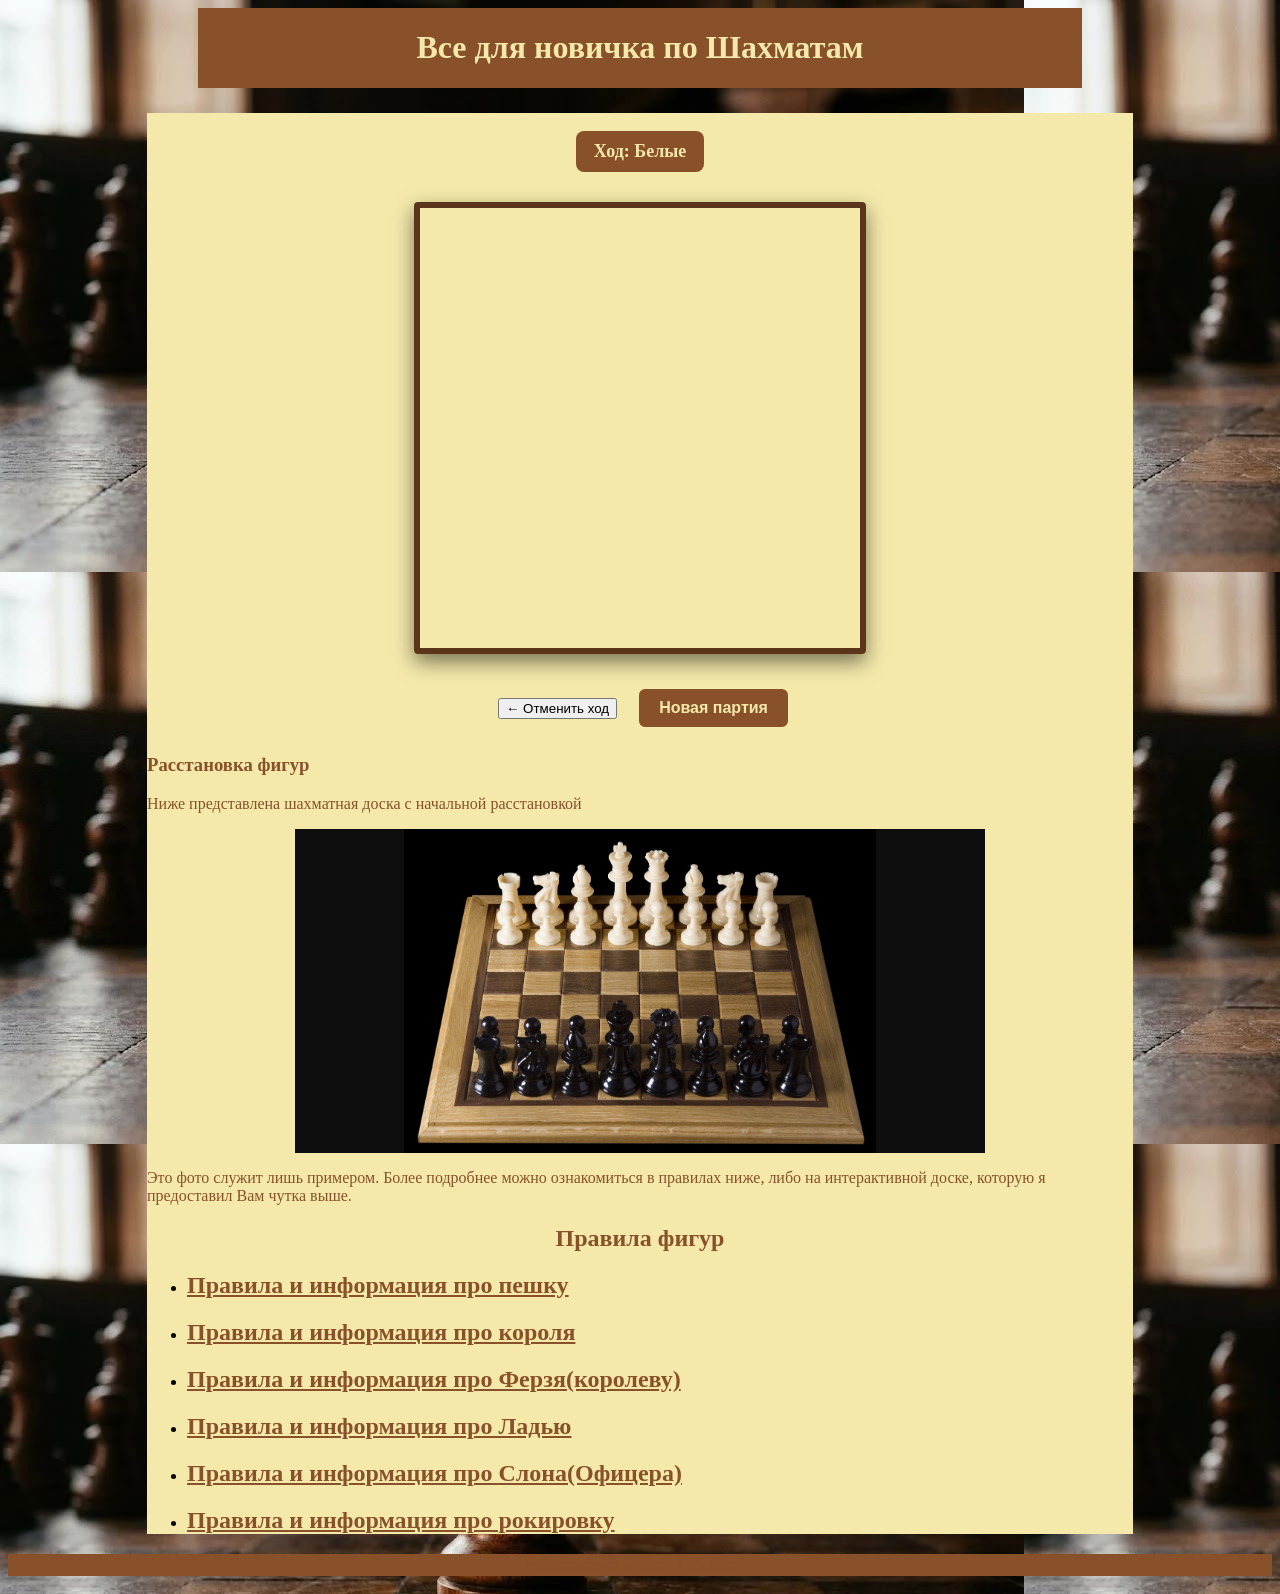
==== index.html @ 3d96619d "Update index.html" ====
<!DOCTYPE HTML>
<html>
  <head><link rel="stylesheet" href="stil.css">
    <meta charset="utf-8">
        <title>Сайт-обучалка по шахматам...</title>
<link rel="icon" type="image/png" href="hahmatnaya_doska.png">
    <!-- Yandex.Metrika counter -->
<script type="text/javascript">
    (function(m,e,t,r,i,k,a){
        m[i]=m[i]||function(){(m[i].a=m[i].a||[]).push(arguments)};
        m[i].l=1*new Date();
        for (var j = 0; j < document.scripts.length; j++) {if (document.scripts[j].src === r) { return; }}
        k=e.createElement(t),a=e.getElementsByTagName(t)[0],k.async=1,k.src=r,a.parentNode.insertBefore(k,a)
    })(window, document,'script','https://mc.yandex.ru/metrika/tag.js?id=114058433', 'ym');

    ym(114058433, 'init', {ssr:true, webvisor:true, clickmap:true, ecommerce:"dataБLayer", referrer: document.referrer, url: location.href, accurateTrackBounce:true, trackLinks:true});
</script>
<noscript><div><img src="https://mc.yandex.ru/watch/114058433" style="position:absolute; left:-9999px;" alt="" /></div></noscript>
<!-- /Yandex.Metrika counter -->
  </head>
    <body>
      <header><h1 class="zagolovok_sredniy">Все для новичка по Шахматам</h1></header>
      <main>
         <div class="chess-widget">
  <div id="turn-status">Ход: Белые</div>

  <div id="promo-modal" style="display: none;">
    <span>Превратить пешку в:</span>
    <div class="promo-buttons">
      <button onclick="choosePromotion('q')">♛ Ферзь</button>
      <button onclick="choosePromotion('r')">♜ Ладья</button>
      <button onclick="choosePromotion('b')">♝ Слон</button>
      <button onclick="choosePromotion('n')">♞ Конь</button>
    </div>
  </div>

  <div id="chessboard"></div>

  <div class="game-controls">
    <button id="undo-btn" onclick="undoMove()">← Отменить ход</button>
    <button id="reset-board-btn" onclick="initGame()">Новая партия</button>
  </div>
</div>
         <h3>Расстановка фигур</h3>
      <p>Ниже представлена шахматная доска с начальной расстановкой</p>
        
          <img class = "foto70" src="hahmatnaya_doska.png" ALT="Шахматная доска с начальной расстановкой">
        <p>Это фото служит лишь примером. Более подробнее можно ознакомиться в правилах ниже, либо на интерактивной доске, которую я предоставил Вам чутка выше. </p>
        <h2 class="zagolovok_sredniy">Правила фигур</h2>
        <ul>
          <li><h2><a href="peshka/">Правила и информация про пешку</a></h2></li>
          <li><h2><a href="korol/">Правила и информация про короля</a></h2></li>
          <li><h2><a href="koroleva/">Правила и информация про Ферзя(королеву)</a></h2></li>
           <li><h2><a href="ladia/">Правила и информация про Ладью</a></h2></li>
           <li><h2><a href="slon(oficer)/">Правила и информация про Слона(Офицера)</a></h2></li>
           <li><h2><a href="rokirovka/">Правила и информация про рокировку</a></h2></li>
        </ul>
      </main>
      <footer><h3 class="zagolovok_sredniy">Разработчик Влад(Милош)</h3></footer>
       <script src="../js/igra_in_shahmati.js"></script>
    </body>
</html>
---- stil.css ----
.foto70{width: 70%}
.zagolovok_sredniy{ text-align: center;}
header{background-color: #895129;
       width: 70%;
     display: flex;
       justify-content: center;
     margin:0 auto;  
      }
body{background-image:url(fon.jpg);}
img   {display:block;
      margin:0 auto;}
main{background-color: #f4e9ab;
     width: 78%;
   margin:0 auto; }
footer{background-color: #895129;}
h1{color: #f4e9ab;
  }
h2{color: #895129;
 }
h3{color: #895129;
  }
h4{color: #895129;
  }
h5{color: #895129;
  }
a{color: #895129;}
p{color: #895129;}



/* Стили для доски с Рокировкой!!! */
.chess-widget {
display: flex;
flex-direction: column;
align-items: center;
margin: 25px auto;
}

#turn-status {
font-size: 18px;
font-weight: bold;
margin-bottom: 12px;
padding: 10px 18px;
background-color: #895129;
color: #f4e9ab;
border-radius: 8px;
text-align: center;
max-width: 440px;
}

#chessboard {
display: grid;
grid-template-columns: repeat(8, 55px);
grid-template-rows: repeat(8, 55px);
border: 6px solid #5a351a;
border-radius: 4px;
box-shadow: 0 8px 20px rgba(0, 0, 0, 0.5);
user-select: none;
}

.square {
width: 55px;
height: 55px;
display: flex;
justify-content: center;
align-items: center;
font-size: 40px;
cursor: pointer;
position: relative;
}

.square.light { background-color: #f4e9ab; }
.square.dark { background-color: #895129; }

.square.selected {
background-color: #76b852;
box-shadow: inset 0 0 10px rgba(0, 0, 0, 0.4);
}

.square.castling-hint::after {
content: '';
width: 18px;
height: 18px;
background-color: rgba(46, 204, 113, 0.85);
border: 2px solid #ffffff;
border-radius: 50%;
position: absolute;
}

.white-piece {
color: #ffffff;
text-shadow: 0 2px 4px rgba(0, 0, 0, 0.8), 0 0 2px #000;
}

.black-piece {
color: #1a1a1a;
text-shadow: 0 1px 2px rgba(255, 255, 255, 0.4);
}

#reset-board-btn {
margin-top: 15px;
background-color: #895129;
color: #f4e9ab;
border: 2px solid #f4e9ab;
padding: 10px 20px;
font-size: 16px;
font-weight: bold;
border-radius: 8px;
cursor: pointer;
}

#reset-board-btn:hover {
background-color: #6a3e1f;
color: white;
}

@media (max-width: 480px) {
#chessboard {
grid-template-columns: repeat(8, 40px);
grid-template-rows: repeat(8, 40px);
}
.square {
width: 40px;
height: 40px;
font-size: 28px;
}
}
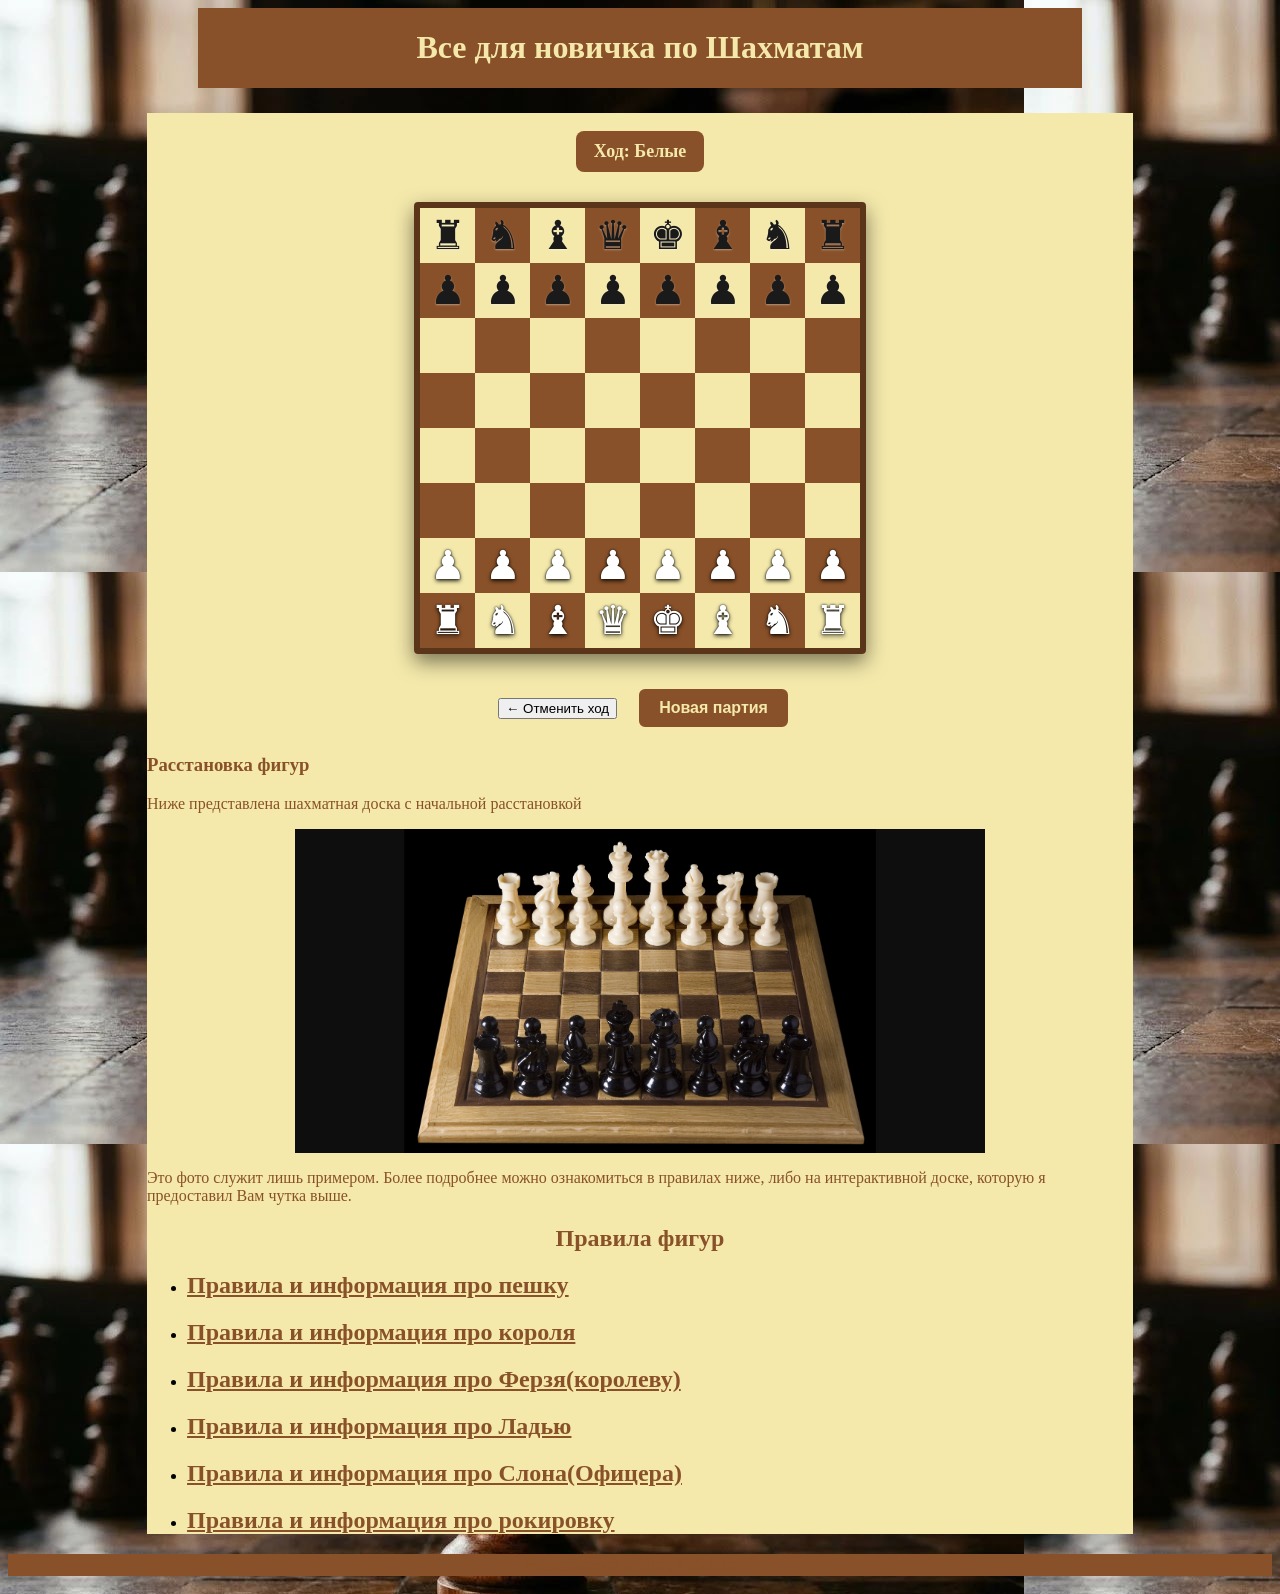
==== commit ca2fb0a1: "Update index.html" ====
--- a/index.html
+++ b/index.html
@@ -57,6 +57,6 @@
         </ul>
       </main>
       <footer><h3 class="zagolovok_sredniy">Разработчик Влад(Милош)</h3></footer>
-       <script src="../js/igra_in_shahmati.js"></script>
+       <script src="../jas/igra_in_shahmati.js"></script>
     </body>
 </html>
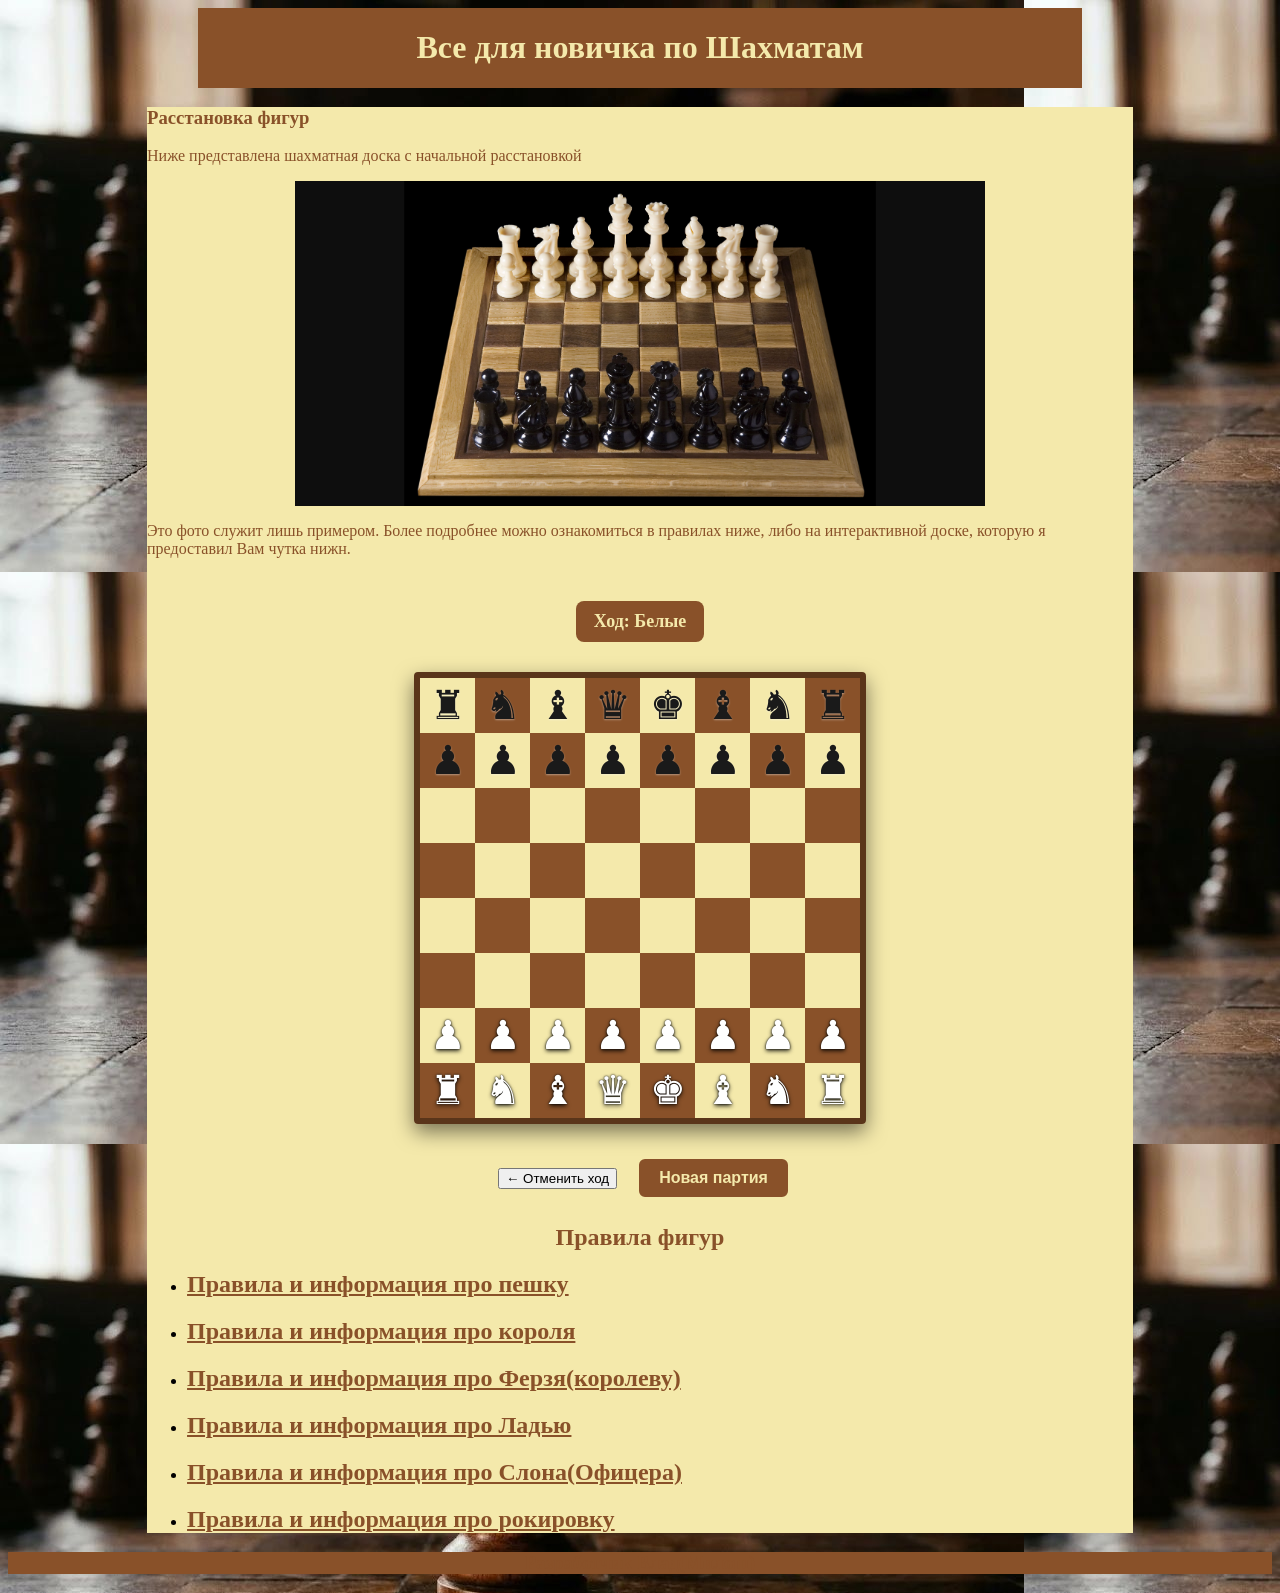
==== commit d53c9729: "Update index.html" ====
--- a/index.html
+++ b/index.html
@@ -21,7 +21,12 @@
     <body>
       <header><h1 class="zagolovok_sredniy">Все для новичка по Шахматам</h1></header>
       <main>
-         <div class="chess-widget">
+         <h3>Расстановка фигур</h3>
+      <p>Ниже представлена шахматная доска с начальной расстановкой</p>
+        
+          <img class = "foto70" src="hahmatnaya_doska.png" ALT="Шахматная доска с начальной расстановкой">
+        <p>Это фото служит лишь примером. Более подробнее можно ознакомиться в правилах ниже, либо на интерактивной доске, которую я предоставил Вам чутка нижн. </p>
+          <div class="chess-widget">
   <div id="turn-status">Ход: Белые</div>
 
   <div id="promo-modal" style="display: none;">
@@ -41,11 +46,6 @@
     <button id="reset-board-btn" onclick="initGame()">Новая партия</button>
   </div>
 </div>
-         <h3>Расстановка фигур</h3>
-      <p>Ниже представлена шахматная доска с начальной расстановкой</p>
-        
-          <img class = "foto70" src="hahmatnaya_doska.png" ALT="Шахматная доска с начальной расстановкой">
-        <p>Это фото служит лишь примером. Более подробнее можно ознакомиться в правилах ниже, либо на интерактивной доске, которую я предоставил Вам чутка выше. </p>
         <h2 class="zagolovok_sredniy">Правила фигур</h2>
         <ul>
           <li><h2><a href="peshka/">Правила и информация про пешку</a></h2></li>
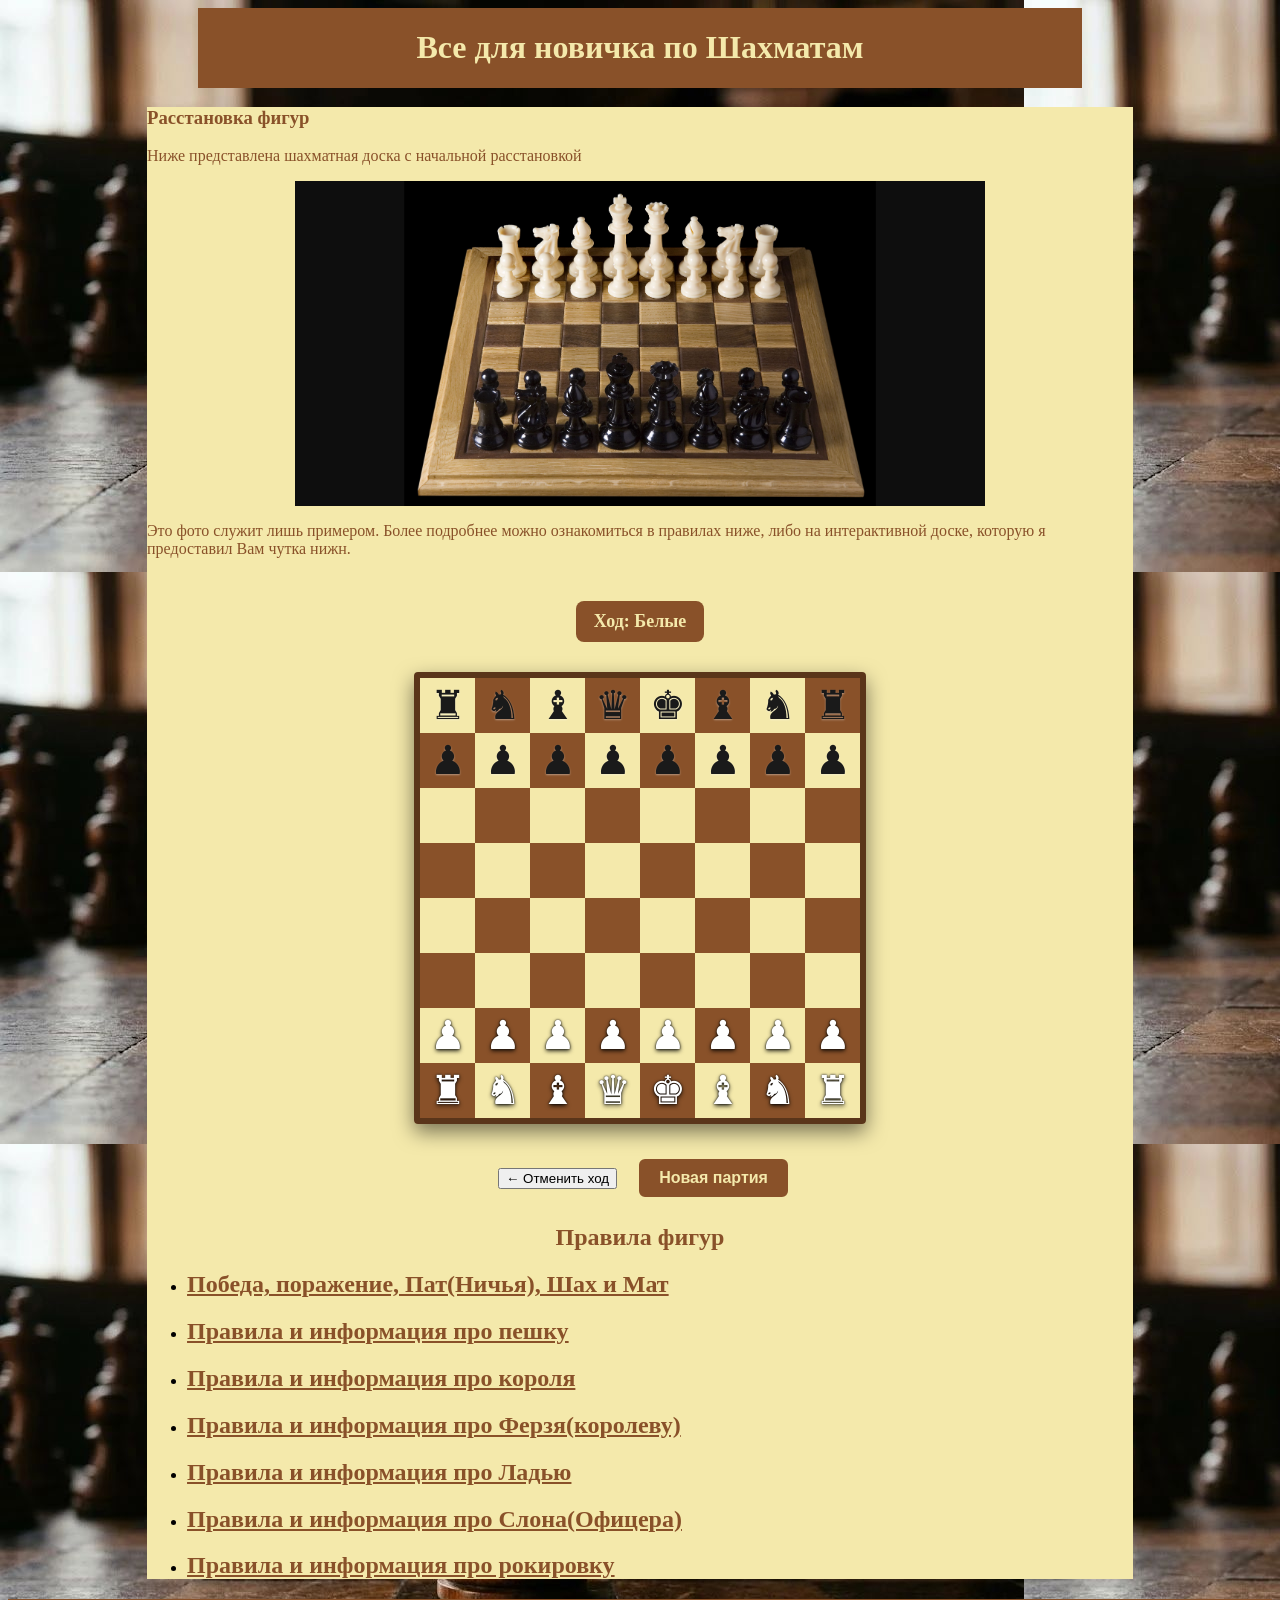
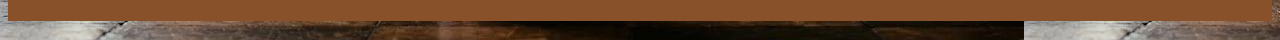
==== commit 48644d3a: "Update index.html" ====
--- a/index.html
+++ b/index.html
@@ -48,6 +48,7 @@
 </div>
         <h2 class="zagolovok_sredniy">Правила фигур</h2>
         <ul>
+          <li><h2><a href="osnovnie_pravila/">Победа, поражение, Пат(Ничья), Шах и Мат</a></h2></li>
           <li><h2><a href="peshka/">Правила и информация про пешку</a></h2></li>
           <li><h2><a href="korol/">Правила и информация про короля</a></h2></li>
           <li><h2><a href="koroleva/">Правила и информация про Ферзя(королеву)</a></h2></li>
@@ -57,6 +58,6 @@
         </ul>
       </main>
       <footer><h3 class="zagolovok_sredniy">Разработчик Влад(Милош)</h3></footer>
-       <script src="../jas/igra_in_shahmati.js"></script>
+       <script src="jas/igra_in_shahmati.js"></script>
     </body>
 </html>
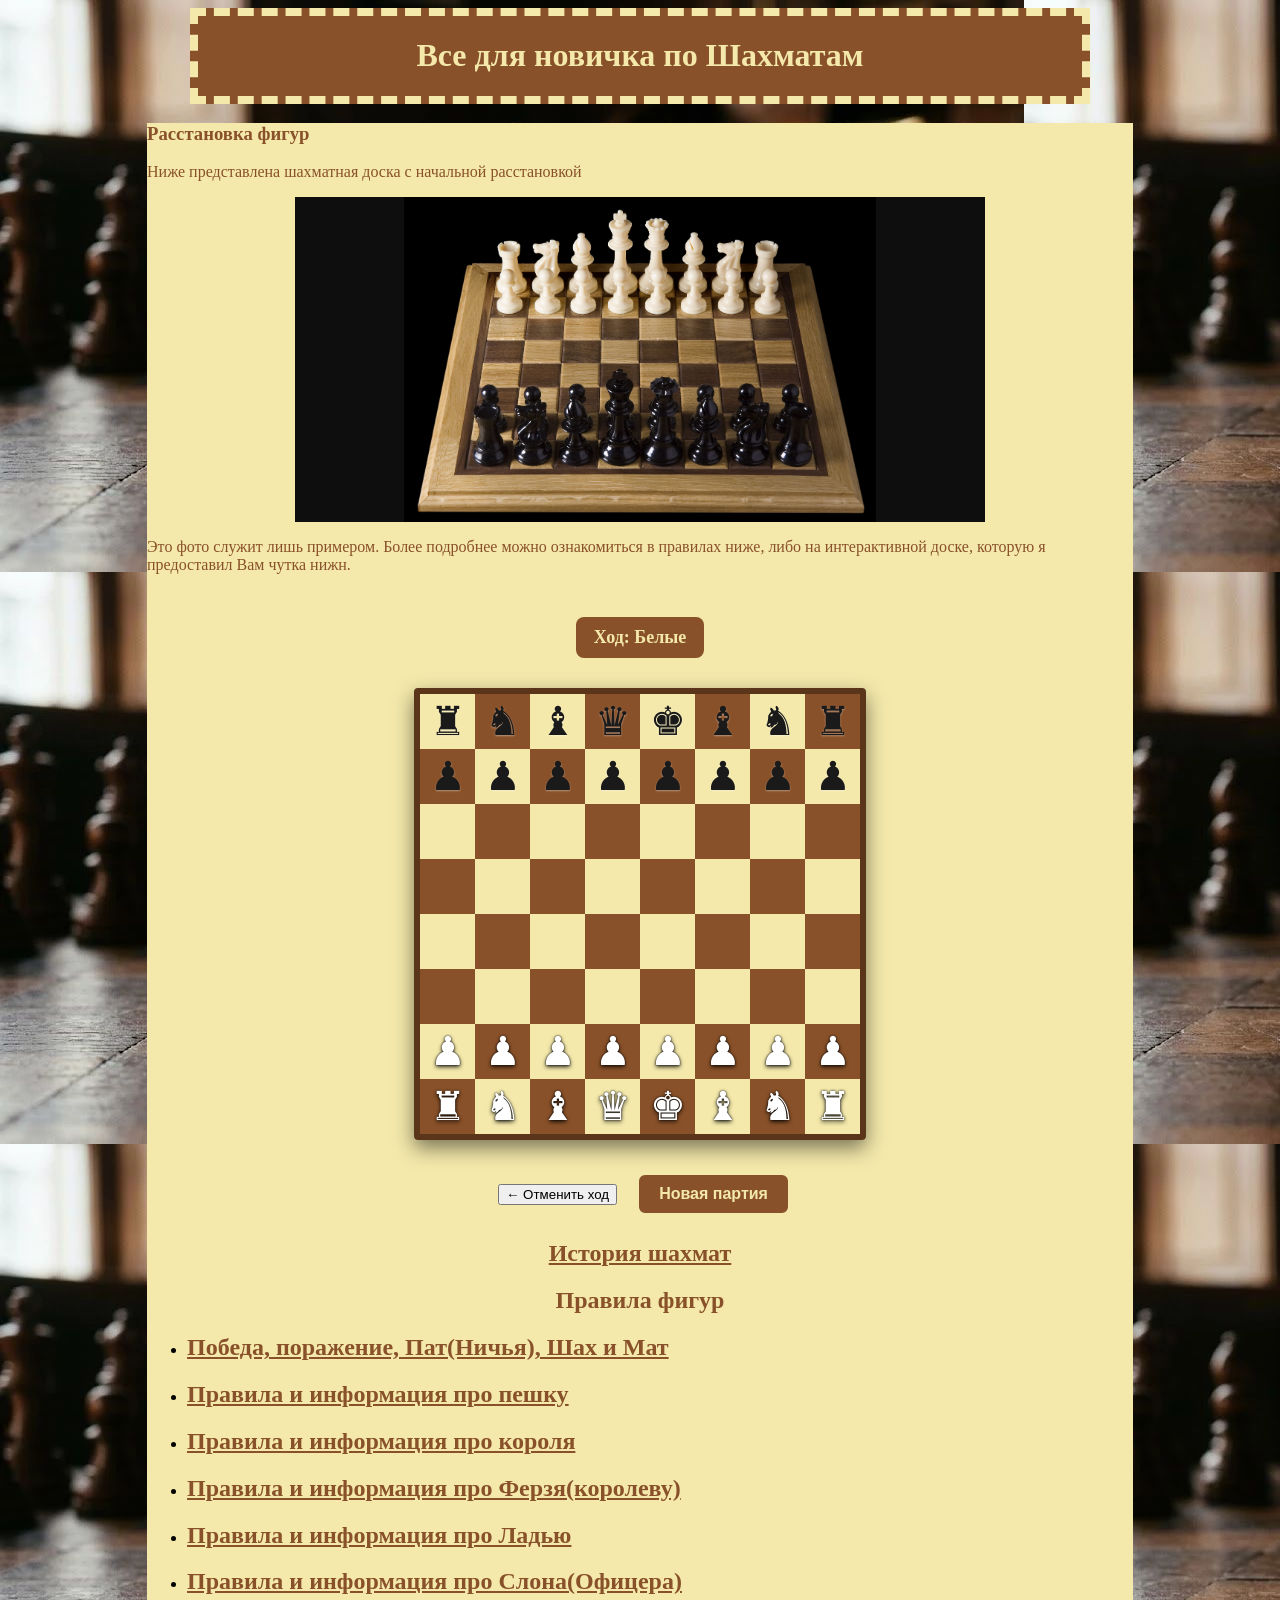
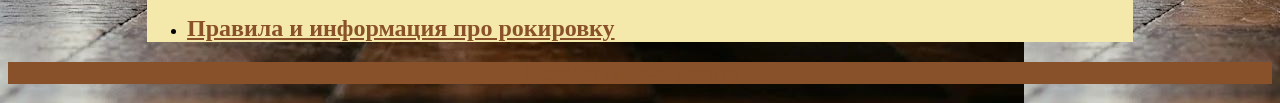
==== commit 361f168c: "Update index.html" ====
--- a/index.html
+++ b/index.html
@@ -46,6 +46,7 @@
     <button id="reset-board-btn" onclick="initGame()">Новая партия</button>
   </div>
 </div>
+        <h2 class="zagolovok_sredniy"><a href="istoriya_shahmat/">История шахмат</a></h2>
         <h2 class="zagolovok_sredniy">Правила фигур</h2>
         <ul>
           <li><h2><a href="osnovnie_pravila/">Победа, поражение, Пат(Ничья), Шах и Мат</a></h2></li>
--- a/stil.css
+++ b/stil.css
@@ -1,17 +1,29 @@
 .foto70{width: 70%}
 .zagolovok_sredniy{ text-align: center;}
+#ssilka{display: inline-block;
+    color:#895129;
+         padding: 23px;
+ background-color:#f4e9ab;
+         border-radius: 38px;
+         text-decoration: none;
+        border: 8px double #895129;}
+
 header{background-color: #895129;
        width: 70%;
      display: flex;
        justify-content: center;
      margin:0 auto;  
+       position: sticky;
+       top: 0;
+       border: 8px dashed #f4e9ab;
       }
-body{background-image:url(fon.jpg);}
+body{background-image:url(fon.jpg);
+    }
 img   {display:block;
       margin:0 auto;}
 main{background-color: #f4e9ab;
      width: 78%;
-   margin:0 auto; }
+   margin:0 auto;}
 footer{background-color: #895129;}
 h1{color: #f4e9ab;
   }
@@ -23,8 +35,66 @@
   }
 h5{color: #895129;
   }
-a{color: #895129;}
+a{color: #895129;
+ }
 p{color: #895129;}
+
+
+
+
+
+/* Адаптивная верстка под смартфоны и планшеты */
+@media (max-width: 768px) {
+
+body {
+margin: 0;
+font-size: 16px;
+line-height: 1.5;
+background-size: cover;
+background-repeat: no-repeat;
+background-position: center;
+}
+
+header {
+padding: 12px 10px;}
+
+header h1 {
+font-size: 22px;
+margin: 0;}
+
+main {
+width: 94%;
+max-width: 100%;
+margin: 12px auto;
+padding: 15px;}
+
+img {
+max-width: 100%;
+height: auto;}
+
+#chessboard {
+width: 92vw;
+height: 92vw;
+max-width: 440px;
+max-height: 440px;
+margin: 15px auto;}
+
+#chessboard > div {
+width: 12.5%;
+height: 12.5%;
+font-size: 8.5vw;}
+
+#ssilka {
+display: inline-block;
+width: auto;
+max-width: 90%;
+padding: 12px 20px;
+font-size: 16px;}}
+
+
+
+
+
 
 
 
